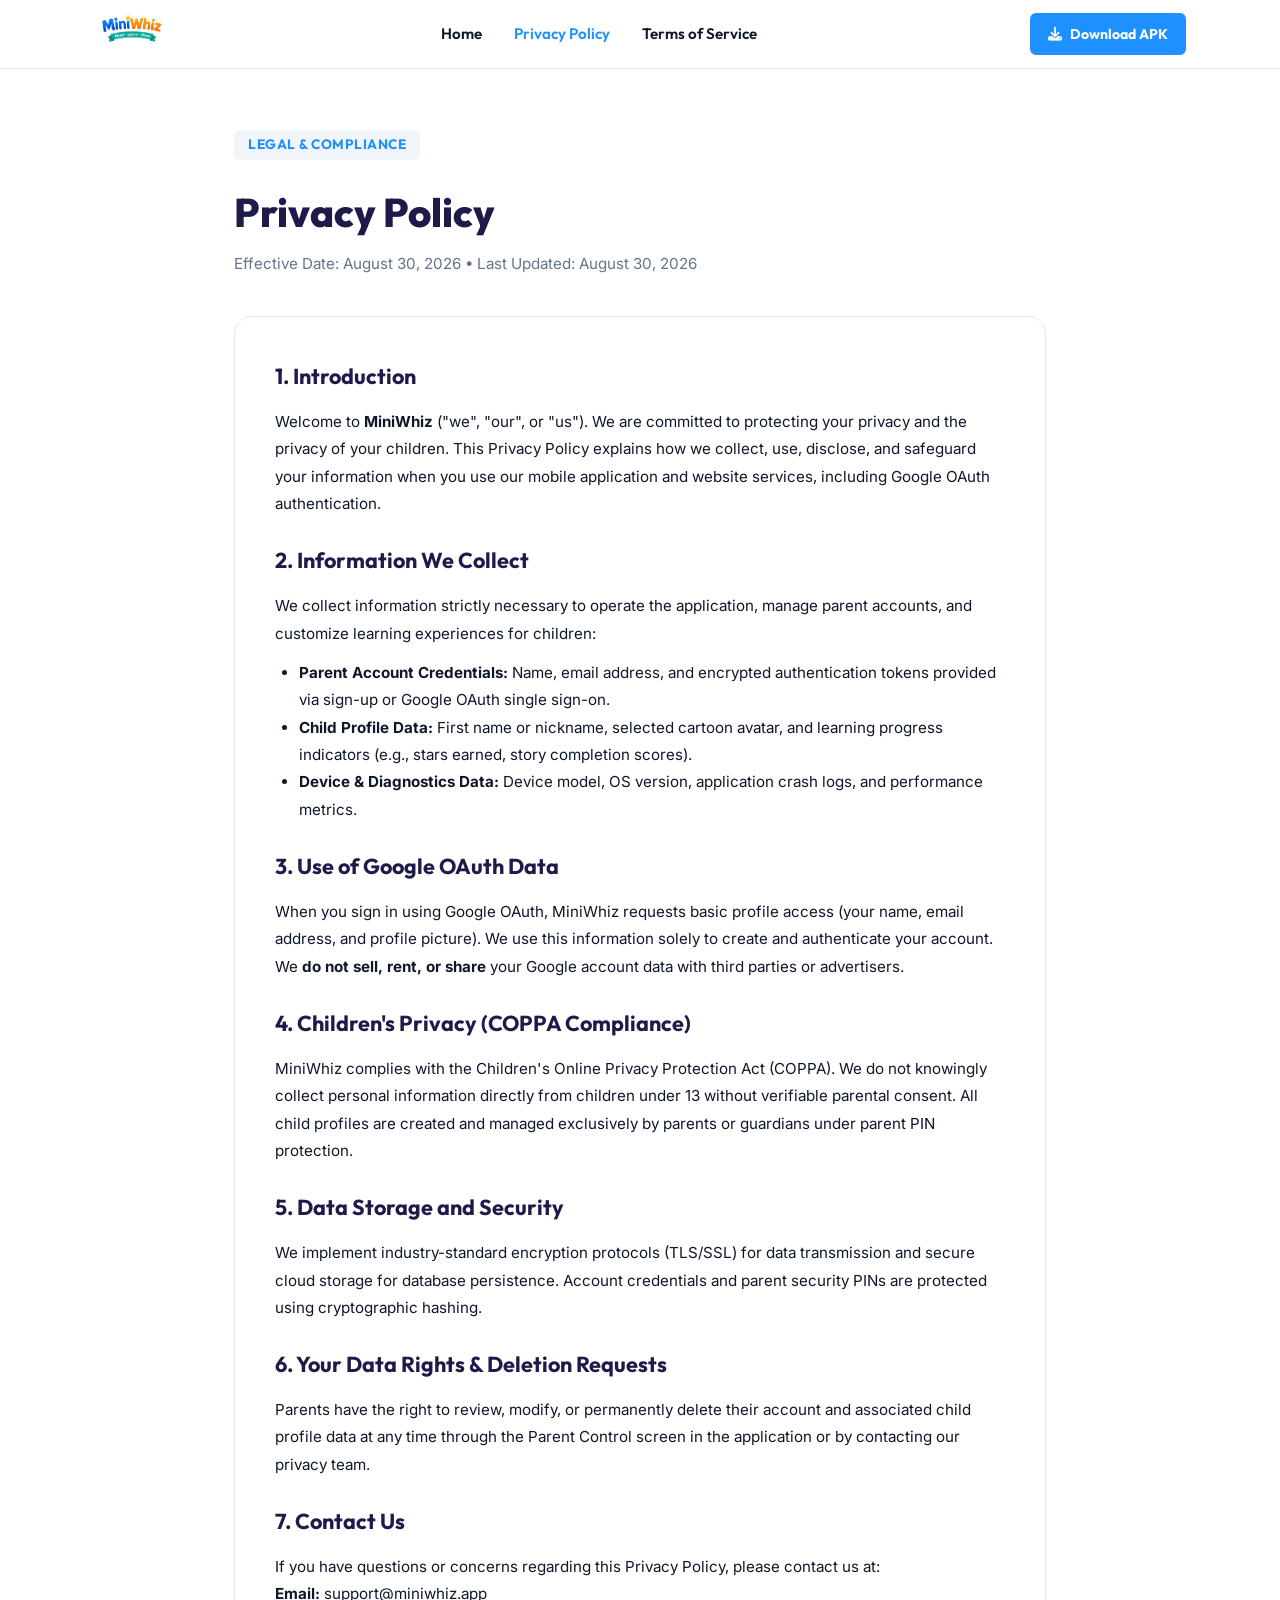
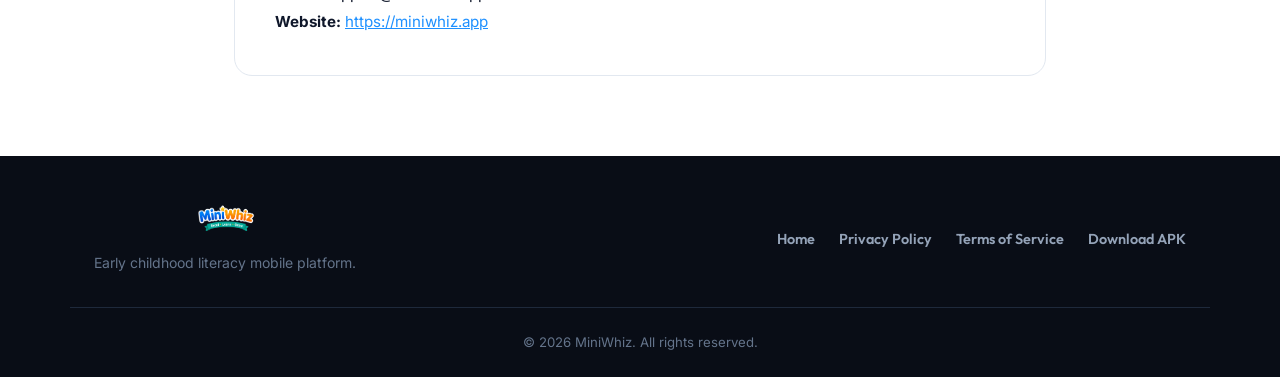
==== privacy.html @ d8d56157 "Initial website commit for QA portal, Google OAuth Privacy & Terms" ====
<!DOCTYPE html>
<html lang="en">

<head>
  <meta charset="UTF-8">
  <meta name="viewport" content="width=device-width, initial-scale=1.0">
  <title>Privacy Policy — MiniWhiz</title>
  <meta name="description" content="Privacy Policy for MiniWhiz early childhood literacy application and OAuth authentication services.">

  <!-- Google Fonts: Inter & Outfit -->
  <link rel="preconnect" href="https://fonts.googleapis.com">
  <link rel="preconnect" href="https://fonts.gstatic.com" crossorigin>
  <link href="https://fonts.googleapis.com/css2?family=Inter:wght@400;500;600;700&family=Outfit:wght@500;600;700;800&display=swap" rel="stylesheet">
  <link rel="stylesheet" href="https://cdnjs.cloudflare.com/ajax/libs/font-awesome/6.4.0/css/all.min.css">
  <link rel="stylesheet" href="styles.css">
</head>

<body>
  <!-- Header -->
  <header class="navbar" id="navbar">
    <div class="nav-container">
      <a href="index.html" class="nav-logo">
        <img src="assets/logo.png" alt="MiniWhiz Logo" class="nav-logo-img" style="height: 44px; width: auto; display: block;">
      </a>

      <nav class="nav-links">
        <a href="index.html" class="nav-item">Home</a>
        <a href="privacy.html" class="nav-item active">Privacy Policy</a>
        <a href="terms.html" class="nav-item">Terms of Service</a>
      </nav>

      <div class="nav-actions">
        <a href="downloads/com.miniwhiz.miniwhiz-Signed.apk" download class="btn btn-primary btn-sm">
          <i class="fa-solid fa-download"></i> Download APK
        </a>
      </div>
    </div>
  </header>

  <main style="padding-top: 130px; padding-bottom: 80px;">
    <div class="section-container" style="max-width: 860px;">
      <div style="margin-bottom: 40px;">
        <span class="section-tag">Legal & Compliance</span>
        <h1 style="font-family: var(--font-heading); font-size: 2.5rem; font-weight: 800; color: var(--primary-dark); margin-top: 8px;">
          Privacy Policy
        </h1>
        <p style="color: var(--text-muted); font-size: 0.95rem; margin-top: 8px;">
          Effective Date: August 30, 2026 • Last Updated: August 30, 2026
        </p>
      </div>

      <div style="background: white; border: 1px solid var(--border-color); border-radius: var(--radius-lg); padding: 40px; line-height: 1.8; color: var(--text-primary);">
        <h2 style="font-family: var(--font-heading); font-size: 1.35rem; color: var(--primary-dark); margin-bottom: 12px;">1. Introduction</h2>
        <p style="margin-bottom: 24px; font-size: 0.95rem;">
          Welcome to <strong>MiniWhiz</strong> ("we", "our", or "us"). We are committed to protecting your privacy and the privacy of your children. This Privacy Policy explains how we collect, use, disclose, and safeguard your information when you use our mobile application and website services, including Google OAuth authentication.
        </p>

        <h2 style="font-family: var(--font-heading); font-size: 1.35rem; color: var(--primary-dark); margin-bottom: 12px;">2. Information We Collect</h2>
        <p style="margin-bottom: 12px; font-size: 0.95rem;">
          We collect information strictly necessary to operate the application, manage parent accounts, and customize learning experiences for children:
        </p>
        <ul style="margin-bottom: 24px; padding-left: 24px; font-size: 0.95rem;">
          <li><strong>Parent Account Credentials:</strong> Name, email address, and encrypted authentication tokens provided via sign-up or Google OAuth single sign-on.</li>
          <li><strong>Child Profile Data:</strong> First name or nickname, selected cartoon avatar, and learning progress indicators (e.g., stars earned, story completion scores).</li>
          <li><strong>Device & Diagnostics Data:</strong> Device model, OS version, application crash logs, and performance metrics.</li>
        </ul>

        <h2 style="font-family: var(--font-heading); font-size: 1.35rem; color: var(--primary-dark); margin-bottom: 12px;">3. Use of Google OAuth Data</h2>
        <p style="margin-bottom: 24px; font-size: 0.95rem;">
          When you sign in using Google OAuth, MiniWhiz requests basic profile access (your name, email address, and profile picture). We use this information solely to create and authenticate your account. We <strong>do not sell, rent, or share</strong> your Google account data with third parties or advertisers.
        </p>

        <h2 style="font-family: var(--font-heading); font-size: 1.35rem; color: var(--primary-dark); margin-bottom: 12px;">4. Children's Privacy (COPPA Compliance)</h2>
        <p style="margin-bottom: 24px; font-size: 0.95rem;">
          MiniWhiz complies with the Children's Online Privacy Protection Act (COPPA). We do not knowingly collect personal information directly from children under 13 without verifiable parental consent. All child profiles are created and managed exclusively by parents or guardians under parent PIN protection.
        </p>

        <h2 style="font-family: var(--font-heading); font-size: 1.35rem; color: var(--primary-dark); margin-bottom: 12px;">5. Data Storage and Security</h2>
        <p style="margin-bottom: 24px; font-size: 0.95rem;">
          We implement industry-standard encryption protocols (TLS/SSL) for data transmission and secure cloud storage for database persistence. Account credentials and parent security PINs are protected using cryptographic hashing.
        </p>

        <h2 style="font-family: var(--font-heading); font-size: 1.35rem; color: var(--primary-dark); margin-bottom: 12px;">6. Your Data Rights & Deletion Requests</h2>
        <p style="margin-bottom: 24px; font-size: 0.95rem;">
          Parents have the right to review, modify, or permanently delete their account and associated child profile data at any time through the Parent Control screen in the application or by contacting our privacy team.
        </p>

        <h2 style="font-family: var(--font-heading); font-size: 1.35rem; color: var(--primary-dark); margin-bottom: 12px;">7. Contact Us</h2>
        <p style="font-size: 0.95rem;">
          If you have questions or concerns regarding this Privacy Policy, please contact us at:<br>
          <strong>Email:</strong> support@miniwhiz.app<br>
          <strong>Website:</strong> <a href="index.html" style="color: var(--primary);">https://miniwhiz.app</a>
        </p>
      </div>
    </div>
  </main>

  <footer class="footer">
    <div class="footer-container">
      <div class="footer-brand">
        <img src="assets/logo.png" alt="MiniWhiz Logo" class="footer-logo-img" style="height: 40px; width: auto; display: block;">
        <p class="footer-text">Early childhood literacy mobile platform.</p>
      </div>
      <div class="footer-links">
        <a href="index.html">Home</a>
        <a href="privacy.html">Privacy Policy</a>
        <a href="terms.html">Terms of Service</a>
        <a href="downloads/com.miniwhiz.miniwhiz-Signed.apk" download>Download APK</a>
      </div>
    </div>
    <div class="footer-bottom text-center">
      <p>&copy; 2026 MiniWhiz. All rights reserved.</p>
    </div>
  </footer>
</body>

</html>
---- styles.css ----
/* ==========================================================================
   MINIWHIZ MINIMAL SOLID COLOR DESIGN SYSTEM
   ========================================================================== */

:root {
  /* Solid Color Tokens (No Gradients) */
  --primary: #1E90FF;
  --primary-hover: #93C5FD;
  --primary-dark: #1E1B4B;

  --bg-main: #FFFFFF;
  --bg-alt: #F8FAFC;
  --bg-card: #FFFFFF;

  --border-color: #E2E8F0;
  --border-dark: #CBD5E1;

  --text-primary: #0F172A;
  --text-muted: #64748B;
  --text-white: #FFFFFF;

  /* Module Accent Colors (Solid) */
  --accent-blue: #2563EB;
  --accent-purple: #7C3AED;
  --accent-green: #059669;
  --accent-orange: #EA580C;
  --accent-pink: #DB2777;
  --accent-amber: #D97706;

  /* Typography */
  --font-heading: 'Outfit', sans-serif;
  --font-body: 'Inter', sans-serif;

  /* Radii */
  --radius-sm: 6px;
  --radius-md: 12px;
  --radius-lg: 18px;
  --radius-full: 9999px;

  --transition: all 0.2s ease-in-out;
}

/* Global Resets */
*,
*::before,
*::after {
  box-sizing: border-box;
  margin: 0;
  padding: 0;
}

html {
  scroll-behavior: smooth;
  font-size: 16px;
}

body {
  font-family: var(--font-body);
  background-color: var(--bg-main);
  color: var(--text-primary);
  line-height: 1.6;
}

/* Container */
.section-container {
  max-width: 1140px;
  margin: 0 auto;
  padding: 0 24px;
}

.text-center {
  text-align: center;
}

/* Section Header */
.section-header {
  margin-bottom: 48px;
}

.section-tag {
  display: inline-block;
  padding: 4px 14px;
  background: #F1F5F9;
  color: var(--primary);
  font-family: var(--font-heading);
  font-weight: 700;
  font-size: 0.85rem;
  text-transform: uppercase;
  letter-spacing: 0.5px;
  border-radius: var(--radius-sm);
  margin-bottom: 12px;
}

.section-title {
  font-family: var(--font-heading);
  font-size: 2.25rem;
  font-weight: 800;
  color: var(--primary-dark);
  margin-bottom: 12px;
}

.section-subtitle {
  font-size: 1.05rem;
  color: var(--text-muted);
  max-width: 600px;
  margin: 0 auto;
}

/* Buttons (Solid Colors Only) */
.btn {
  display: inline-flex;
  align-items: center;
  justify-content: center;
  gap: 8px;
  padding: 12px 24px;
  font-family: var(--font-heading);
  font-weight: 700;
  font-size: 0.95rem;
  border-radius: var(--radius-md);
  text-decoration: none;
  cursor: pointer;
  border: 2px solid transparent;
  transition: var(--transition);
}

.btn-sm {
  padding: 8px 16px;
  font-size: 0.875rem;
  border-radius: var(--radius-sm);
}

.btn-lg {
  padding: 14px 30px;
  font-size: 1.05rem;
}

.btn-primary {
  background-color: var(--primary);
  color: var(--text-white);
  border-color: var(--primary);
}

.btn-primary:hover {
  background-color: var(--primary-hover);
  border-color: var(--primary-hover);
}

.btn-outline {
  background-color: transparent;
  color: var(--primary);
  border-color: var(--border-dark);
}

.btn-outline:hover {
  background-color: var(--bg-alt);
  border-color: var(--primary);
}

/* ==========================================================================
   HEADER & NAVBAR
   ========================================================================== */
.navbar {
  position: fixed;
  top: 0;
  left: 0;
  right: 0;
  z-index: 1000;
  background: var(--bg-main);
  border-bottom: 1px solid var(--border-color);
  padding: 12px 0;
}

.nav-container {
  max-width: 1140px;
  margin: 0 auto;
  padding: 0 24px;
  display: flex;
  align-items: center;
  justify-content: space-between;
}

.nav-logo {
  display: flex;
  align-items: center;
  text-decoration: none;
}

.nav-logo-img {
  height: 48px;
  max-height: 48px;
  width: auto;
  object-fit: contain;
  display: block;
}

.nav-links {
  display: flex;
  align-items: center;
  gap: 32px;
}

.nav-item {
  font-family: var(--font-heading);
  font-weight: 600;
  font-size: 0.95rem;
  color: var(--text-primary);
  text-decoration: none;
  transition: var(--transition);
}

.nav-item:hover,
.nav-item.active {
  color: var(--primary);
}

.nav-actions {
  display: flex;
  align-items: center;
  gap: 16px;
}

.mobile-toggle {
  display: none;
  background: none;
  border: none;
  font-size: 1.4rem;
  color: var(--primary-dark);
  cursor: pointer;
}

/* ==========================================================================
   HERO SECTION
   ========================================================================== */
.hero-section {
  padding: 140px 0 80px;
  background-color: var(--bg-alt);
  border-bottom: 1px solid var(--border-color);
}

.hero-container {
  max-width: 1140px;
  margin: 0 auto;
  padding: 0 24px;
  display: grid;
  grid-template-columns: 1.1fr 0.9fr;
  gap: 48px;
  align-items: center;
}

.hero-badge {
  display: inline-block;
  padding: 4px 12px;
  background: #E0E7FF;
  color: var(--primary);
  font-weight: 700;
  font-size: 0.85rem;
  border-radius: var(--radius-sm);
  margin-bottom: 20px;
}

.hero-title {
  font-family: var(--font-heading);
  font-size: 3rem;
  font-weight: 800;
  line-height: 1.15;
  color: var(--primary-dark);
  margin-bottom: 18px;
}

.hero-description {
  font-size: 1.15rem;
  color: var(--text-muted);
  margin-bottom: 28px;
}

.hero-cta-group {
  display: flex;
  align-items: center;
  gap: 16px;
  margin-bottom: 32px;
}

.hero-meta {
  display: flex;
  gap: 24px;
  padding-top: 20px;
  border-top: 1px solid var(--border-color);
}

.meta-item {
  font-size: 0.875rem;
  font-weight: 600;
  color: var(--text-muted);
  display: flex;
  align-items: center;
  gap: 8px;
}

.meta-item i {
  color: var(--accent-green);
}

/* Phone Mockup */
.hero-visual {
  display: flex;
  justify-content: center;
}

.phone-mockup {
  position: relative;
  width: 290px;
  height: 590px;
  background: #0F172A;
  border-radius: 36px;
  padding: 10px;
  box-shadow: 0 20px 40px rgba(15, 23, 42, 0.15);
}

.phone-notch {
  position: absolute;
  top: 18px;
  left: 50%;
  transform: translateX(-50%);
  width: 100px;
  height: 20px;
  background: #000000;
  border-bottom-left-radius: 12px;
  border-bottom-right-radius: 12px;
  z-index: 10;
}

.phone-screen {
  width: 100%;
  height: 100%;
  border-radius: 28px;
  overflow: hidden;
  background: #000;
}

.screen-img {
  width: 100%;
  height: 100%;
  object-fit: cover;
}

/* ==========================================================================
   FEATURES MODULES
   ========================================================================== */
.features-section {
  padding: 80px 0;
  background: var(--bg-main);
}

.features-grid {
  display: grid;
  grid-template-columns: repeat(3, 1fr);
  gap: 24px;
}

.feature-card {
  background: var(--bg-main);
  border: 1px solid var(--border-color);
  border-radius: var(--radius-md);
  padding: 28px;
  transition: var(--transition);
}

.feature-card:hover {
  border-color: var(--primary);
  transform: translateY(-4px);
}

.card-icon {
  width: 48px;
  height: 48px;
  border-radius: var(--radius-md);
  display: flex;
  align-items: center;
  justify-content: center;
  color: white;
  font-size: 1.25rem;
  margin-bottom: 20px;
}

.bg-blue {
  background-color: var(--accent-blue);
}

.bg-purple {
  background-color: var(--accent-purple);
}

.bg-green {
  background-color: var(--accent-green);
}

.bg-orange {
  background-color: var(--accent-orange);
}

.bg-pink {
  background-color: var(--accent-pink);
}

.bg-amber {
  background-color: var(--accent-amber);
}

.feature-card h3 {
  font-family: var(--font-heading);
  font-size: 1.2rem;
  font-weight: 700;
  color: var(--primary-dark);
  margin-bottom: 8px;
}

.feature-card p {
  font-size: 0.925rem;
  color: var(--text-muted);
}

/* ==========================================================================
   APP SHOWCASE GALLERY
   ========================================================================== */
.screens-section {
  padding: 80px 0;
  background: var(--bg-alt);
  border-top: 1px solid var(--border-color);
  border-bottom: 1px solid var(--border-color);
}

.gallery-filters {
  display: flex;
  justify-content: center;
  gap: 10px;
  margin-bottom: 40px;
  flex-wrap: wrap;
}

.filter-btn {
  padding: 8px 18px;
  border-radius: var(--radius-sm);
  border: 1px solid var(--border-color);
  background: var(--bg-main);
  font-family: var(--font-heading);
  font-weight: 600;
  font-size: 0.875rem;
  color: var(--text-muted);
  cursor: pointer;
  transition: var(--transition);
}

.filter-btn.active,
.filter-btn:hover {
  background: var(--primary);
  color: var(--text-white);
  border-color: var(--primary);
}

.screens-gallery-grid {
  display: grid;
  grid-template-columns: repeat(3, 1fr);
  gap: 24px;
}

.screen-card {
  background: var(--bg-main);
  border: 1px solid var(--border-color);
  border-radius: var(--radius-md);
  overflow: hidden;
  transition: var(--transition);
}

.screen-card:hover {
  border-color: var(--primary);
  transform: translateY(-4px);
}

.screen-card img {
  width: 100%;
  height: 420px;
  object-fit: cover;
  display: block;
}

.screen-info {
  padding: 16px;
  background: var(--bg-main);
  border-top: 1px solid var(--border-color);
}

.screen-info h4 {
  font-family: var(--font-heading);
  font-size: 1rem;
  font-weight: 700;
  color: var(--primary-dark);
  margin-bottom: 2px;
}

.screen-info p {
  font-size: 0.825rem;
  color: var(--text-muted);
}

/* ==========================================================================
   DOWNLOAD CTA & FOOTER
   ========================================================================== */
.cta-section {
  padding: 80px 0;
  background: var(--primary-dark);
  color: white;
}

.cta-title {
  font-family: var(--font-heading);
  font-size: 2.25rem;
  font-weight: 800;
  color: white;
  margin-bottom: 12px;
}

.cta-subtitle {
  font-size: 1.05rem;
  color: #94A3B8;
  margin-bottom: 28px;
}

.cta-buttons {
  display: flex;
  justify-content: center;
}

.footer {
  background: #090D16;
  color: #94A3B8;
  padding: 48px 0 24px;
}

.footer-container {
  max-width: 1140px;
  margin: 0 auto;
  padding: 0 24px;
  display: flex;
  align-items: center;
  justify-content: space-between;
  padding-bottom: 32px;
  border-bottom: 1px solid #1E293B;
}

.footer-brand {
  display: flex;
  flex-direction: column;
  gap: 8px;
}

.footer-logo-img {
  height: 40px;
  max-height: 40px;
  width: auto;
  object-fit: contain;
  display: block;
}

.footer-text {
  font-size: 0.875rem;
  color: #64748B;
}

.footer-links {
  display: flex;
  gap: 24px;
}

.footer-links a {
  color: #94A3B8;
  text-decoration: none;
  font-family: var(--font-heading);
  font-weight: 600;
  font-size: 0.9rem;
  transition: var(--transition);
}

.footer-links a:hover {
  color: white;
}

.footer-bottom {
  padding-top: 24px;
  font-size: 0.825rem;
  color: #64748B;
}

/* ==========================================================================
   QA TESTER PORTAL EXTENSIONS
   ========================================================================== */

/* Time Duration Highlight Banner & Cards */
.duration-section {
  padding: 80px 0;
  background: #F8FAFC;
  border-bottom: 1px solid var(--border-color);
}

.duration-banner {
  background: #1E1B4B;
  color: white;
  border-radius: var(--radius-lg);
  padding: 36px 40px;
  display: flex;
  align-items: center;
  justify-content: space-between;
  gap: 32px;
  margin-bottom: 48px;
  box-shadow: 0 10px 25px rgba(30, 27, 75, 0.12);
}

.duration-banner-content h3 {
  font-family: var(--font-heading);
  font-size: 1.5rem;
  font-weight: 700;
  color: #F8FAFC;
  margin-bottom: 8px;
}

.duration-banner-content p {
  font-size: 0.975rem;
  color: #CBD5E1;
  max-width: 650px;
}

.duration-pill-hero {
  background: #38BDF8;
  color: #0F172A;
  padding: 16px 28px;
  border-radius: var(--radius-md);
  text-align: center;
  font-family: var(--font-heading);
  font-weight: 800;
  flex-shrink: 0;
}

.duration-pill-hero .duration-time {
  font-size: 2.2rem;
  line-height: 1;
  display: block;
}

.duration-pill-hero .duration-label {
  font-size: 0.75rem;
  text-transform: uppercase;
  letter-spacing: 1px;
  opacity: 0.9;
}

.duration-grid {
  display: grid;
  grid-template-columns: repeat(3, 1fr);
  gap: 20px;
}

.duration-card {
  background: white;
  border: 1px solid var(--border-color);
  border-radius: var(--radius-md);
  padding: 24px;
  position: relative;
  transition: var(--transition);
}

.duration-card:hover {
  border-color: var(--primary);
  box-shadow: 0 8px 20px rgba(30, 144, 255, 0.08);
}

.duration-card-header {
  display: flex;
  align-items: center;
  justify-content: space-between;
  margin-bottom: 12px;
}

.duration-card-header h4 {
  font-family: var(--font-heading);
  font-weight: 700;
  font-size: 1.05rem;
  color: var(--primary-dark);
}

.duration-tag {
  background: #E0F2FE;
  color: #0284C7;
  font-weight: 700;
  font-size: 0.8rem;
  padding: 3px 10px;
  border-radius: var(--radius-full);
}

.duration-card p {
  font-size: 0.875rem;
  color: var(--text-muted);
}

/* System Specs & Storage Cards (Android Only) */
.specs-section {
  padding: 80px 0;
  background: white;
}

.specs-grid {
  display: grid;
  grid-template-columns: repeat(2, 1fr);
  gap: 32px;
}

.spec-card {
  border-radius: var(--radius-lg);
  padding: 32px;
  border: 2px solid var(--border-color);
  background: white;
  transition: var(--transition);
  position: relative;
}

.spec-card.min-specs {
  border-color: #93C5FD;
  background: #F0F9FF;
}

.spec-card.rec-specs {
  border-color: #38BDF8;
  background: #0F172A;
  color: white;
}

.spec-card-badge {
  display: inline-block;
  padding: 4px 14px;
  border-radius: var(--radius-sm);
  font-family: var(--font-heading);
  font-weight: 700;
  font-size: 0.8rem;
  text-transform: uppercase;
  letter-spacing: 0.5px;
  margin-bottom: 16px;
}

.min-specs .spec-card-badge {
  background: #DBEAFE;
  color: #1E40AF;
}

.rec-specs .spec-card-badge {
  background: #38BDF8;
  color: #0F172A;
}

.spec-card h3 {
  font-family: var(--font-heading);
  font-size: 1.6rem;
  font-weight: 800;
  margin-bottom: 20px;
}

.rec-specs h3 {
  color: white;
}

.spec-list {
  list-style: none;
  display: flex;
  flex-direction: column;
  gap: 16px;
}

.spec-item {
  display: flex;
  align-items: flex-start;
  gap: 14px;
  font-size: 0.95rem;
}

.spec-item i {
  font-size: 1.25rem;
  margin-top: 2px;
}

.min-specs .spec-item i {
  color: #2563EB;
}

.rec-specs .spec-item i {
  color: #38BDF8;
}

.spec-item-content strong {
  display: block;
  font-family: var(--font-heading);
  font-size: 0.85rem;
  text-transform: uppercase;
  letter-spacing: 0.5px;
  margin-bottom: 2px;
}

.min-specs .spec-item-content strong {
  color: #475569;
}

.rec-specs .spec-item-content strong {
  color: #94A3B8;
}

.spec-storage-highlight {
  background: rgba(56, 189, 248, 0.15);
  border: 1px solid #38BDF8;
  padding: 12px 16px;
  border-radius: var(--radius-md);
  margin-top: 8px;
  display: flex;
  align-items: center;
  gap: 12px;
}

.spec-storage-highlight i {
  font-size: 1.4rem;
}

/* Tester Scope Checklist */
.checklist-section {
  padding: 80px 0;
  background: #F8FAFC;
  border-top: 1px solid var(--border-color);
}

.checklist-grid {
  display: grid;
  grid-template-columns: repeat(2, 1fr);
  gap: 16px;
}

.checklist-item {
  background: white;
  border: 1px solid var(--border-color);
  border-radius: var(--radius-md);
  padding: 16px 20px;
  display: flex;
  align-items: center;
  gap: 14px;
  cursor: pointer;
  user-select: none;
  transition: var(--transition);
}

.checklist-item:hover {
  border-color: var(--primary);
  background: #F0F9FF;
}

.checklist-checkbox {
  width: 22px;
  height: 22px;
  border-radius: 6px;
  border: 2px solid var(--border-dark);
  display: flex;
  align-items: center;
  justify-content: center;
  color: transparent;
  transition: var(--transition);
  flex-shrink: 0;
}

.checklist-item.checked .checklist-checkbox {
  background: var(--accent-green);
  border-color: var(--accent-green);
  color: white;
}

.checklist-text {
  font-size: 0.925rem;
  font-weight: 500;
  color: var(--text-primary);
}

.checklist-item.checked .checklist-text {
  text-decoration: line-through;
  color: var(--text-muted);
}

.screen-badge {
  display: inline-block;
  font-size: 0.75rem;
  font-weight: 700;
  padding: 2px 8px;
  background: #F1F5F9;
  color: var(--primary);
  border-radius: var(--radius-sm);
  margin-top: 4px;
}

/* Responsive */
@media (max-width: 1024px) {
  .hero-container {
    grid-template-columns: 1fr;
    text-align: center;
  }

  .hero-cta-group,
  .hero-meta {
    justify-content: center;
  }

  .features-grid,
  .screens-gallery-grid {
    grid-template-columns: repeat(2, 1fr);
  }

  .duration-banner {
    flex-direction: column;
    text-align: center;
  }
  .duration-grid,
  .specs-grid,
  .checklist-grid {
    grid-template-columns: 1fr;
  }
}

@media (max-width: 768px) {
  .hero-title {
    font-size: 2.25rem;
  }

  .nav-links {
    display: none;
  }

  .mobile-toggle {
    display: block;
  }

  .features-grid,
  .screens-gallery-grid {
    grid-template-columns: 1fr;
  }

  .footer-container {
    flex-direction: column;
    gap: 24px;
    text-align: center;
  }
}
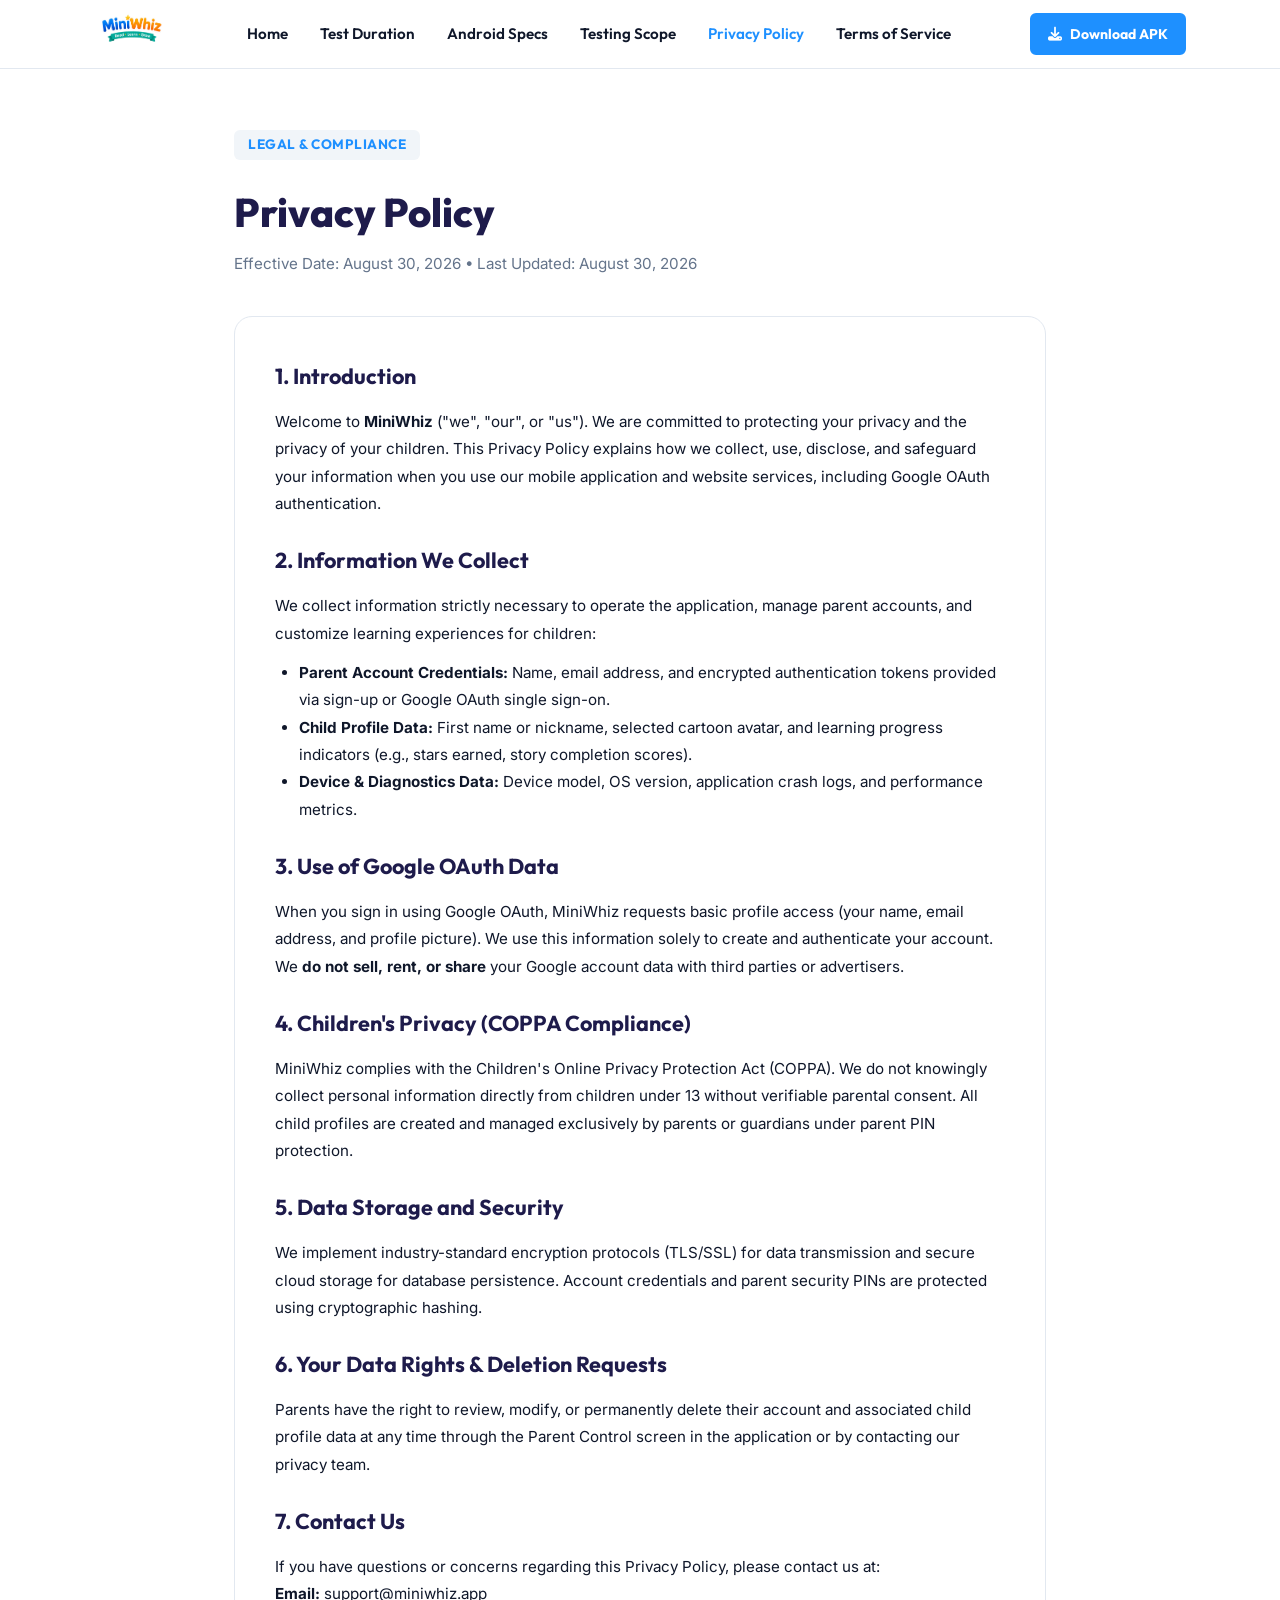
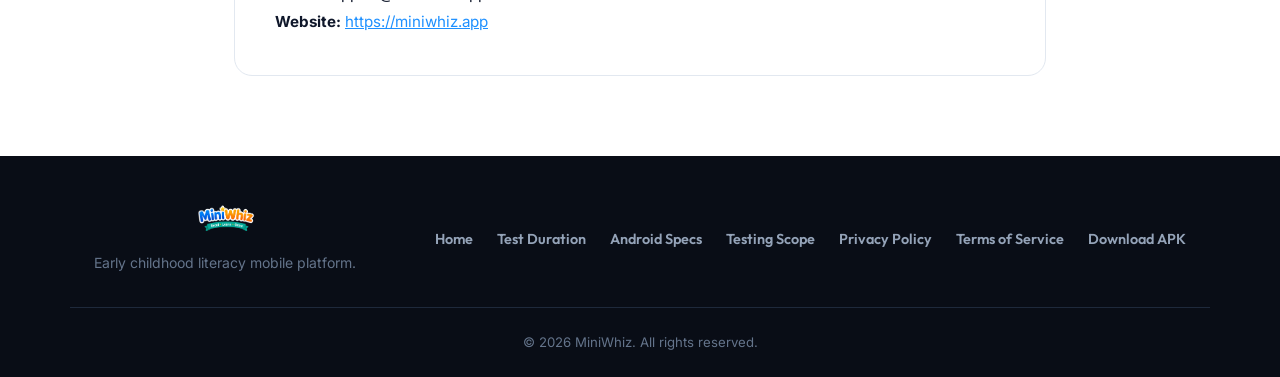
==== commit 74856cf3: "feat: add navigation links for test duration, android specs, and testing scope to privacy and terms " ====
--- a/privacy.html
+++ b/privacy.html
@@ -5,12 +5,15 @@
   <meta charset="UTF-8">
   <meta name="viewport" content="width=device-width, initial-scale=1.0">
   <title>Privacy Policy — MiniWhiz</title>
-  <meta name="description" content="Privacy Policy for MiniWhiz early childhood literacy application and OAuth authentication services.">
+  <meta name="description"
+    content="Privacy Policy for MiniWhiz early childhood literacy application and OAuth authentication services.">
 
   <!-- Google Fonts: Inter & Outfit -->
   <link rel="preconnect" href="https://fonts.googleapis.com">
   <link rel="preconnect" href="https://fonts.gstatic.com" crossorigin>
-  <link href="https://fonts.googleapis.com/css2?family=Inter:wght@400;500;600;700&family=Outfit:wght@500;600;700;800&display=swap" rel="stylesheet">
+  <link
+    href="https://fonts.googleapis.com/css2?family=Inter:wght@400;500;600;700&family=Outfit:wght@500;600;700;800&display=swap"
+    rel="stylesheet">
   <link rel="stylesheet" href="https://cdnjs.cloudflare.com/ajax/libs/font-awesome/6.4.0/css/all.min.css">
   <link rel="stylesheet" href="styles.css">
 </head>
@@ -20,17 +23,22 @@
   <header class="navbar" id="navbar">
     <div class="nav-container">
       <a href="index.html" class="nav-logo">
-        <img src="assets/logo.png" alt="MiniWhiz Logo" class="nav-logo-img" style="height: 44px; width: auto; display: block;">
+        <img src="assets/logo.png" alt="MiniWhiz Logo" class="nav-logo-img"
+          style="height: 44px; width: auto; display: block;">
       </a>
 
       <nav class="nav-links">
         <a href="index.html" class="nav-item">Home</a>
+        <a href="#duration" class="nav-item">Test Duration</a>
+        <a href="#specs" class="nav-item">Android Specs</a>
+        <a href="#checklist" class="nav-item">Testing Scope</a>
         <a href="privacy.html" class="nav-item active">Privacy Policy</a>
         <a href="terms.html" class="nav-item">Terms of Service</a>
       </nav>
 
       <div class="nav-actions">
-        <a href="downloads/com.miniwhiz.miniwhiz-Signed.apk" download class="btn btn-primary btn-sm">
+        <a href="https://github.com/JhnAerol/miniwhiz-website/releases/download/1.0.0/com.miniwhiz.miniwhiz-Signed.apk"
+          download class="btn btn-primary btn-sm">
           <i class="fa-solid fa-download"></i> Download APK
         </a>
       </div>
@@ -41,7 +49,8 @@
     <div class="section-container" style="max-width: 860px;">
       <div style="margin-bottom: 40px;">
         <span class="section-tag">Legal & Compliance</span>
-        <h1 style="font-family: var(--font-heading); font-size: 2.5rem; font-weight: 800; color: var(--primary-dark); margin-top: 8px;">
+        <h1
+          style="font-family: var(--font-heading); font-size: 2.5rem; font-weight: 800; color: var(--primary-dark); margin-top: 8px;">
           Privacy Policy
         </h1>
         <p style="color: var(--text-muted); font-size: 0.95rem; margin-top: 8px;">
@@ -49,43 +58,71 @@
         </p>
       </div>
 
-      <div style="background: white; border: 1px solid var(--border-color); border-radius: var(--radius-lg); padding: 40px; line-height: 1.8; color: var(--text-primary);">
-        <h2 style="font-family: var(--font-heading); font-size: 1.35rem; color: var(--primary-dark); margin-bottom: 12px;">1. Introduction</h2>
+      <div
+        style="background: white; border: 1px solid var(--border-color); border-radius: var(--radius-lg); padding: 40px; line-height: 1.8; color: var(--text-primary);">
+        <h2
+          style="font-family: var(--font-heading); font-size: 1.35rem; color: var(--primary-dark); margin-bottom: 12px;">
+          1. Introduction</h2>
         <p style="margin-bottom: 24px; font-size: 0.95rem;">
-          Welcome to <strong>MiniWhiz</strong> ("we", "our", or "us"). We are committed to protecting your privacy and the privacy of your children. This Privacy Policy explains how we collect, use, disclose, and safeguard your information when you use our mobile application and website services, including Google OAuth authentication.
+          Welcome to <strong>MiniWhiz</strong> ("we", "our", or "us"). We are committed to protecting your privacy and
+          the privacy of your children. This Privacy Policy explains how we collect, use, disclose, and safeguard your
+          information when you use our mobile application and website services, including Google OAuth authentication.
         </p>
 
-        <h2 style="font-family: var(--font-heading); font-size: 1.35rem; color: var(--primary-dark); margin-bottom: 12px;">2. Information We Collect</h2>
+        <h2
+          style="font-family: var(--font-heading); font-size: 1.35rem; color: var(--primary-dark); margin-bottom: 12px;">
+          2. Information We Collect</h2>
         <p style="margin-bottom: 12px; font-size: 0.95rem;">
-          We collect information strictly necessary to operate the application, manage parent accounts, and customize learning experiences for children:
+          We collect information strictly necessary to operate the application, manage parent accounts, and customize
+          learning experiences for children:
         </p>
         <ul style="margin-bottom: 24px; padding-left: 24px; font-size: 0.95rem;">
-          <li><strong>Parent Account Credentials:</strong> Name, email address, and encrypted authentication tokens provided via sign-up or Google OAuth single sign-on.</li>
-          <li><strong>Child Profile Data:</strong> First name or nickname, selected cartoon avatar, and learning progress indicators (e.g., stars earned, story completion scores).</li>
-          <li><strong>Device & Diagnostics Data:</strong> Device model, OS version, application crash logs, and performance metrics.</li>
+          <li><strong>Parent Account Credentials:</strong> Name, email address, and encrypted authentication tokens
+            provided via sign-up or Google OAuth single sign-on.</li>
+          <li><strong>Child Profile Data:</strong> First name or nickname, selected cartoon avatar, and learning
+            progress indicators (e.g., stars earned, story completion scores).</li>
+          <li><strong>Device & Diagnostics Data:</strong> Device model, OS version, application crash logs, and
+            performance metrics.</li>
         </ul>
 
-        <h2 style="font-family: var(--font-heading); font-size: 1.35rem; color: var(--primary-dark); margin-bottom: 12px;">3. Use of Google OAuth Data</h2>
+        <h2
+          style="font-family: var(--font-heading); font-size: 1.35rem; color: var(--primary-dark); margin-bottom: 12px;">
+          3. Use of Google OAuth Data</h2>
         <p style="margin-bottom: 24px; font-size: 0.95rem;">
-          When you sign in using Google OAuth, MiniWhiz requests basic profile access (your name, email address, and profile picture). We use this information solely to create and authenticate your account. We <strong>do not sell, rent, or share</strong> your Google account data with third parties or advertisers.
+          When you sign in using Google OAuth, MiniWhiz requests basic profile access (your name, email address, and
+          profile picture). We use this information solely to create and authenticate your account. We <strong>do not
+            sell, rent, or share</strong> your Google account data with third parties or advertisers.
         </p>
 
-        <h2 style="font-family: var(--font-heading); font-size: 1.35rem; color: var(--primary-dark); margin-bottom: 12px;">4. Children's Privacy (COPPA Compliance)</h2>
+        <h2
+          style="font-family: var(--font-heading); font-size: 1.35rem; color: var(--primary-dark); margin-bottom: 12px;">
+          4. Children's Privacy (COPPA Compliance)</h2>
         <p style="margin-bottom: 24px; font-size: 0.95rem;">
-          MiniWhiz complies with the Children's Online Privacy Protection Act (COPPA). We do not knowingly collect personal information directly from children under 13 without verifiable parental consent. All child profiles are created and managed exclusively by parents or guardians under parent PIN protection.
+          MiniWhiz complies with the Children's Online Privacy Protection Act (COPPA). We do not knowingly collect
+          personal information directly from children under 13 without verifiable parental consent. All child profiles
+          are created and managed exclusively by parents or guardians under parent PIN protection.
         </p>
 
-        <h2 style="font-family: var(--font-heading); font-size: 1.35rem; color: var(--primary-dark); margin-bottom: 12px;">5. Data Storage and Security</h2>
+        <h2
+          style="font-family: var(--font-heading); font-size: 1.35rem; color: var(--primary-dark); margin-bottom: 12px;">
+          5. Data Storage and Security</h2>
         <p style="margin-bottom: 24px; font-size: 0.95rem;">
-          We implement industry-standard encryption protocols (TLS/SSL) for data transmission and secure cloud storage for database persistence. Account credentials and parent security PINs are protected using cryptographic hashing.
+          We implement industry-standard encryption protocols (TLS/SSL) for data transmission and secure cloud storage
+          for database persistence. Account credentials and parent security PINs are protected using cryptographic
+          hashing.
         </p>
 
-        <h2 style="font-family: var(--font-heading); font-size: 1.35rem; color: var(--primary-dark); margin-bottom: 12px;">6. Your Data Rights & Deletion Requests</h2>
+        <h2
+          style="font-family: var(--font-heading); font-size: 1.35rem; color: var(--primary-dark); margin-bottom: 12px;">
+          6. Your Data Rights & Deletion Requests</h2>
         <p style="margin-bottom: 24px; font-size: 0.95rem;">
-          Parents have the right to review, modify, or permanently delete their account and associated child profile data at any time through the Parent Control screen in the application or by contacting our privacy team.
+          Parents have the right to review, modify, or permanently delete their account and associated child profile
+          data at any time through the Parent Control screen in the application or by contacting our privacy team.
         </p>
 
-        <h2 style="font-family: var(--font-heading); font-size: 1.35rem; color: var(--primary-dark); margin-bottom: 12px;">7. Contact Us</h2>
+        <h2
+          style="font-family: var(--font-heading); font-size: 1.35rem; color: var(--primary-dark); margin-bottom: 12px;">
+          7. Contact Us</h2>
         <p style="font-size: 0.95rem;">
           If you have questions or concerns regarding this Privacy Policy, please contact us at:<br>
           <strong>Email:</strong> support@miniwhiz.app<br>
@@ -98,11 +135,15 @@
   <footer class="footer">
     <div class="footer-container">
       <div class="footer-brand">
-        <img src="assets/logo.png" alt="MiniWhiz Logo" class="footer-logo-img" style="height: 40px; width: auto; display: block;">
+        <img src="assets/logo.png" alt="MiniWhiz Logo" class="footer-logo-img"
+          style="height: 40px; width: auto; display: block;">
         <p class="footer-text">Early childhood literacy mobile platform.</p>
       </div>
       <div class="footer-links">
         <a href="index.html">Home</a>
+        <a href="#duration">Test Duration</a>
+        <a href="#specs">Android Specs</a>
+        <a href="#checklist">Testing Scope</a>
         <a href="privacy.html">Privacy Policy</a>
         <a href="terms.html">Terms of Service</a>
         <a href="downloads/com.miniwhiz.miniwhiz-Signed.apk" download>Download APK</a>
@@ -114,4 +155,4 @@
   </footer>
 </body>
 
-</html>
+</html>
